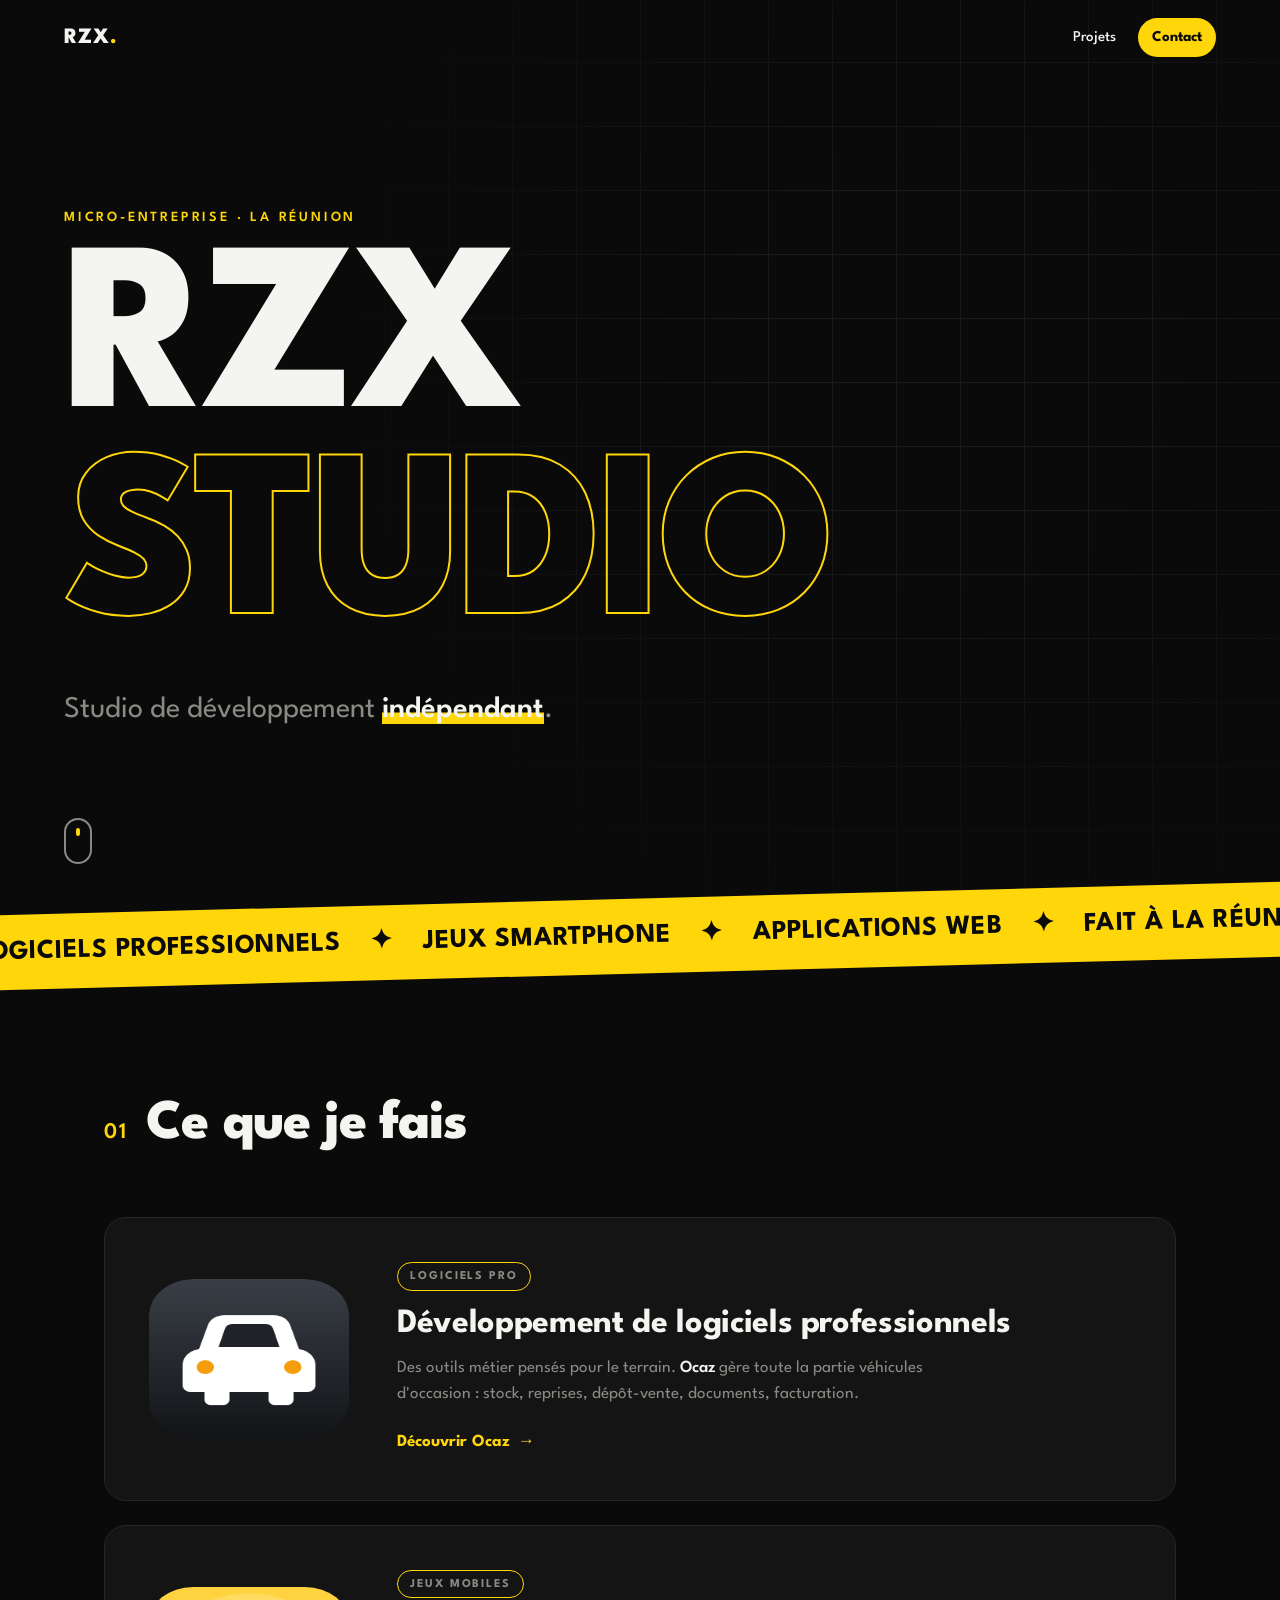
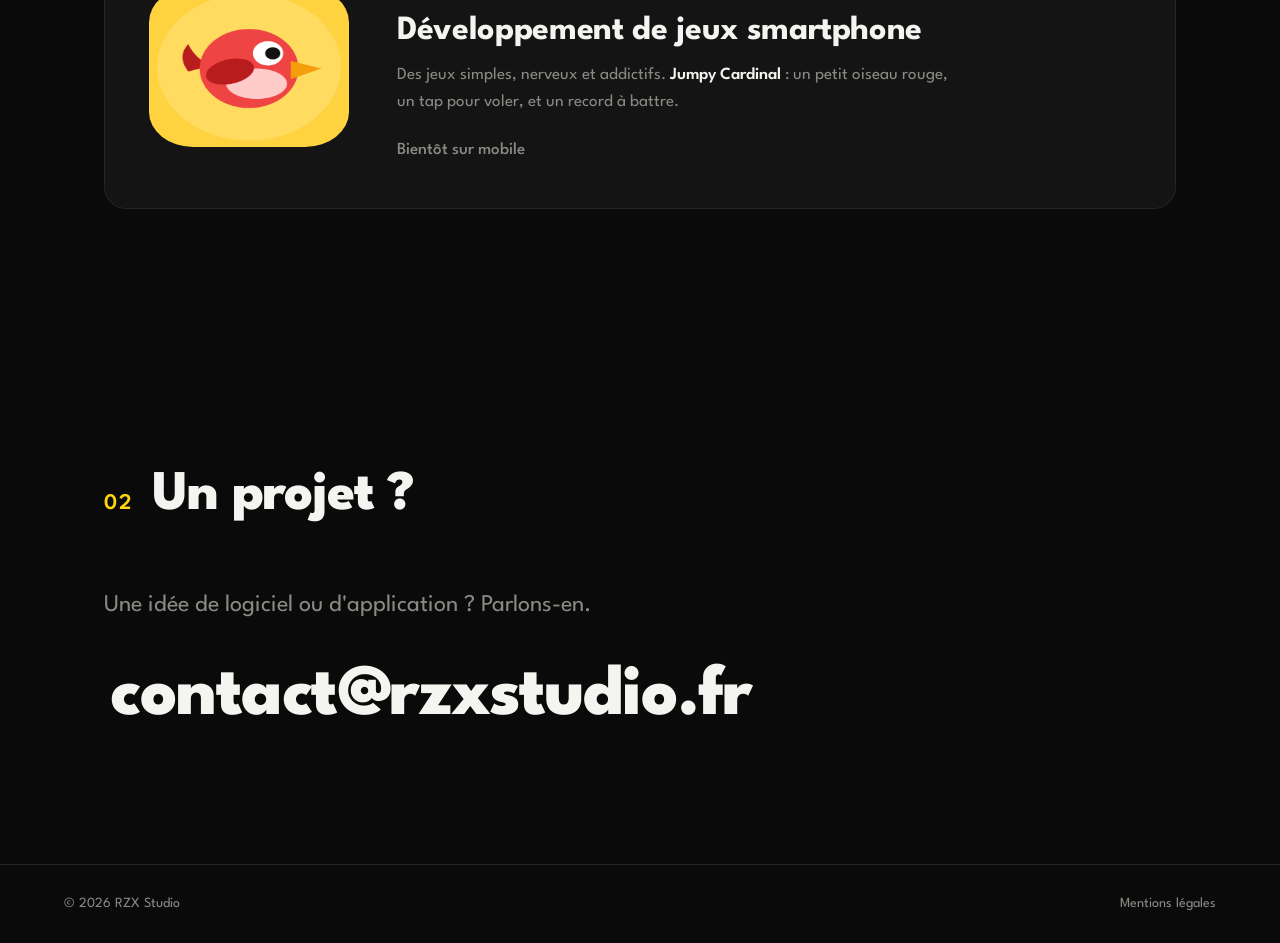
==== index.html @ ca7de71a "Site vitrine RZX Studio (noir et jaune, Ocaz + Jumpy Cardinal) Co-Authored-By: Claude Opus 5.5 <nore" ====
<!doctype html>
<html lang="fr">
<head>
  <meta charset="utf-8">
  <meta name="viewport" content="width=device-width, initial-scale=1, viewport-fit=cover">
  <title>RZX Studio — Studio de développement indépendant</title>
  <meta name="description" content="RZX Studio, studio de développement indépendant à La Réunion : logiciels professionnels et jeux smartphone.">
  <meta name="theme-color" content="#0a0a0a">
  <link rel="canonical" href="https://rzxstudio.fr/">
  <link rel="icon" href="assets/img/favicon.svg" type="image/svg+xml">
  <meta property="og:title" content="RZX Studio">
  <meta property="og:description" content="Studio de développement indépendant — logiciels professionnels et jeux smartphone.">
  <meta property="og:url" content="https://rzxstudio.fr/">
  <meta property="og:type" content="website">
  <link rel="stylesheet" href="style.css">
</head>
<body>
  <header class="nav">
    <a href="#top" class="nav-logo" aria-label="RZX Studio, accueil">RZX<span>.</span></a>
    <nav>
      <a href="#projets">Projets</a>
      <a href="#contact" class="nav-cta">Contact</a>
    </nav>
  </header>

  <main id="top">
    <section class="hero">
      <div class="hero-grid" aria-hidden="true"></div>
      <p class="kicker reveal">Micro-entreprise · La Réunion</p>
      <h1 class="reveal">
        <span class="line">RZX</span>
        <span class="line outline">Studio</span>
      </h1>
      <p class="tagline reveal">Studio de développement <mark>indépendant</mark>.</p>
      <a href="#projets" class="scroll-hint reveal" aria-label="Voir les projets">
        <span></span>
      </a>
    </section>

    <div class="ticker" aria-hidden="true">
      <div class="ticker-track">
        <span>Logiciels professionnels</span><i>✦</i><span>Jeux smartphone</span><i>✦</i><span>Applications web</span><i>✦</i><span>Fait à La Réunion</span><i>✦</i>
        <span>Logiciels professionnels</span><i>✦</i><span>Jeux smartphone</span><i>✦</i><span>Applications web</span><i>✦</i><span>Fait à La Réunion</span><i>✦</i>
      </div>
    </div>

    <section id="projets" class="projects">
      <h2 class="section-title reveal"><span>01</span> Ce que je fais</h2>

      <article class="card reveal">
        <div class="card-logo">
          <img src="assets/img/ocaz.png" alt="Logo Ocaz" width="160" height="160">
        </div>
        <div class="card-body">
          <p class="card-tag">Logiciels pro</p>
          <h3>Développement de logiciels professionnels</h3>
          <p>Des outils métier pensés pour le terrain. <strong>Ocaz</strong> gère toute la partie véhicules d'occasion : stock, reprises, dépôt-vente, documents, facturation.</p>
          <a class="card-link" href="https://ocaz.re" target="_blank" rel="noopener">Découvrir Ocaz <span aria-hidden="true">→</span></a>
        </div>
      </article>

      <article class="card reveal">
        <div class="card-logo">
          <img src="assets/img/jumpy-cardinal.png" alt="Logo Jumpy Cardinal" width="160" height="160">
        </div>
        <div class="card-body">
          <p class="card-tag">Jeux mobiles</p>
          <h3>Développement de jeux smartphone</h3>
          <p>Des jeux simples, nerveux et addictifs. <strong>Jumpy Cardinal</strong> : un petit oiseau rouge, un tap pour voler, et un record à battre.</p>
          <span class="card-link muted">Bientôt sur mobile</span>
        </div>
      </article>
    </section>

    <section id="contact" class="contact">
      <h2 class="section-title reveal"><span>02</span> Un projet ?</h2>
      <p class="contact-lead reveal">Une idée de logiciel ou d'application ? Parlons-en.</p>
      <a class="big-mail reveal" href="mailto:contact@rzxstudio.fr">contact@rzxstudio.fr</a>
    </section>
  </main>

  <footer class="footer">
    <span>© <span id="year">2026</span> RZX Studio</span>
    <a href="mentions-legales.html">Mentions légales</a>
  </footer>

  <script>
    document.getElementById('year').textContent = new Date().getFullYear();
    const io = new IntersectionObserver((entries) => {
      entries.forEach((e) => { if (e.isIntersecting) { e.target.classList.add('in'); io.unobserve(e.target); } });
    }, { threshold: 0.15 });
    document.querySelectorAll('.reveal').forEach((el, i) => {
      el.style.transitionDelay = (el.closest('.hero') ? i * 0.12 : 0) + 's';
      io.observe(el);
    });
    const nav = document.querySelector('.nav');
    addEventListener('scroll', () => nav.classList.toggle('scrolled', scrollY > 20), { passive: true });
  </script>
</body>
</html>
---- style.css ----
@font-face {
  font-family: 'Spartan';
  src: url(assets/fonts/league-spartan.woff2) format('woff2');
  font-weight: 100 900;
  font-display: swap;
}

:root {
  --bg: #0a0a0a;
  --bg-2: #141414;
  --line: #262626;
  --text: #f4f4f0;
  --muted: #8a8a85;
  --yellow: #ffd60a;
  --yellow-ink: #0a0a0a;
  --radius: 22px;
  --pad: clamp(16px, 5vw, 64px);
}

* { box-sizing: border-box; margin: 0; padding: 0; }
html { scroll-behavior: smooth; }
body {
  background: var(--bg);
  color: var(--text);
  font-family: 'Spartan', 'Helvetica Neue', Arial, sans-serif;
  font-size: 17px;
  line-height: 1.55;
  -webkit-font-smoothing: antialiased;
  overflow-x: hidden;
}
a { color: inherit; text-decoration: none; }
img { display: block; max-width: 100%; }
::selection { background: var(--yellow); color: var(--yellow-ink); }

/* Navigation */
.nav {
  position: fixed; inset: 0 0 auto 0; z-index: 10;
  display: flex; align-items: center; justify-content: space-between;
  padding: 18px var(--pad);
  transition: background .3s, border-color .3s;
  border-bottom: 1px solid transparent;
}
.nav.scrolled { background: rgba(10,10,10,.85); backdrop-filter: blur(12px); border-color: var(--line); }
.nav-logo { font-weight: 800; font-size: 22px; letter-spacing: .04em; }
.nav-logo span { color: var(--yellow); }
.nav nav { display: flex; gap: 8px; align-items: center; }
.nav nav a { padding: 8px 14px; border-radius: 999px; font-size: 15px; font-weight: 500; transition: color .2s, background .2s; }
.nav nav a:hover { color: var(--yellow); }
.nav .nav-cta { background: var(--yellow); color: var(--yellow-ink); font-weight: 700; }
.nav .nav-cta:hover { color: var(--yellow-ink); background: #fff; }

/* Hero */
.hero {
  position: relative; min-height: 100svh;
  display: flex; flex-direction: column; justify-content: center;
  padding: 120px var(--pad) 80px;
  overflow: hidden;
}
.hero-grid {
  position: absolute; inset: -50% -10%;
  background-image:
    linear-gradient(var(--line) 1px, transparent 1px),
    linear-gradient(90deg, var(--line) 1px, transparent 1px);
  background-size: 64px 64px;
  mask-image: radial-gradient(ellipse 60% 50% at 70% 45%, #000 20%, transparent 70%);
  opacity: .6;
  animation: drift 24s linear infinite;
  pointer-events: none;
}
@keyframes drift { to { transform: translateY(64px); } }
.kicker { color: var(--yellow); font-size: 14px; font-weight: 600; letter-spacing: .2em; text-transform: uppercase; margin-bottom: 18px; position: relative; }
.hero h1 { position: relative; font-weight: 800; line-height: .86; letter-spacing: -.03em; font-size: clamp(76px, 19vw, 240px); text-transform: uppercase; }
.hero h1 .line { display: block; }
.hero h1 .outline { color: transparent; -webkit-text-stroke: 2px var(--yellow); }
.tagline { position: relative; margin-top: 28px; font-size: clamp(20px, 3vw, 30px); font-weight: 400; color: var(--muted); }
.tagline mark { background: none; color: var(--text); font-weight: 600; box-shadow: inset 0 -.38em 0 var(--yellow); color: var(--text); }

.scroll-hint { position: absolute; bottom: 36px; left: var(--pad); width: 28px; height: 46px; border: 2px solid var(--muted); border-radius: 14px; }
.scroll-hint span { position: absolute; left: 50%; top: 8px; width: 4px; height: 8px; margin-left: -2px; border-radius: 2px; background: var(--yellow); animation: wheel 1.8s ease-in-out infinite; }
@keyframes wheel { 0% { opacity: 0; transform: translateY(0); } 30% { opacity: 1; } 100% { opacity: 0; transform: translateY(16px); } }

/* Bandeau défilant */
.ticker { background: var(--yellow); color: var(--yellow-ink); overflow: hidden; padding: 16px 0; transform: rotate(-1.5deg) scale(1.04); }
.ticker-track { display: flex; gap: 28px; width: max-content; animation: scroll 28s linear infinite; font-weight: 700; font-size: clamp(18px, 2.4vw, 26px); text-transform: uppercase; letter-spacing: .02em; white-space: nowrap; }
.ticker-track i { font-style: normal; }
@keyframes scroll { to { transform: translateX(-50%); } }

/* Sections */
.projects, .contact { padding: clamp(64px, 9vw, 110px) var(--pad); max-width: 1200px; margin: 0 auto; }
.section-title { font-size: clamp(32px, 5vw, 56px); font-weight: 800; letter-spacing: -.02em; margin-bottom: 48px; display: flex; align-items: baseline; gap: 18px; }
.section-title span { color: var(--yellow); font-size: .4em; font-weight: 600; letter-spacing: .1em; }

/* Cartes projets */
.card {
  display: grid; grid-template-columns: 200px 1fr; gap: clamp(24px, 4vw, 48px); align-items: center;
  background: var(--bg-2); border: 1px solid var(--line); border-radius: var(--radius);
  padding: clamp(24px, 4vw, 44px); margin-bottom: 24px;
  position: relative; overflow: hidden;
  transition: border-color .35s, transform .35s;
}
.card::before {
  content: ""; position: absolute; left: 0; top: 0; bottom: 0; width: 4px; background: var(--yellow);
  transform: scaleY(0); transform-origin: bottom; transition: transform .45s cubic-bezier(.2,.8,.2,1);
}
.card:hover { border-color: #3a3a3a; transform: translateY(-4px); }
.card:hover::before { transform: scaleY(1); }
.card-logo img { width: 100%; max-width: 200px; aspect-ratio: 1; border-radius: 22%; transition: transform .5s cubic-bezier(.2,.8,.2,1); }
.card:hover .card-logo img { transform: rotate(-4deg) scale(1.04); }
.card-tag { display: inline-block; font-size: 12px; font-weight: 700; letter-spacing: .16em; text-transform: uppercase; color: var(--yellow); border: 1px solid var(--yellow); border-radius: 999px; padding: 5px 12px 3px; margin-bottom: 14px; }
.card h3 { font-size: clamp(24px, 3vw, 34px); font-weight: 700; line-height: 1.12; letter-spacing: -.01em; margin-bottom: 12px; }
.card p { color: var(--muted); max-width: 56ch; }
.card p strong { color: var(--text); font-weight: 600; }
.card-link { display: inline-flex; gap: 8px; margin-top: 22px; font-weight: 700; color: var(--yellow); }
.card-link span { transition: transform .25s; }
.card-link:hover span { transform: translateX(5px); }
.card-link.muted { color: var(--muted); font-weight: 500; }

/* Contact */
.contact { text-align: left; }
.contact-lead { color: var(--muted); font-size: clamp(18px, 2.4vw, 24px); margin-bottom: 18px; }
.big-mail {
  display: inline-block; font-size: clamp(26px, 6.4vw, 72px); font-weight: 800; letter-spacing: -.02em;
  word-break: break-word;
  background: linear-gradient(var(--yellow), var(--yellow)) left bottom / 0 100% no-repeat;
  transition: background-size .45s cubic-bezier(.2,.8,.2,1), color .3s;
  padding: 0 6px;
}
.big-mail:hover { background-size: 100% 100%; color: var(--yellow-ink); }

/* Pied de page */
.footer { display: flex; justify-content: space-between; flex-wrap: wrap; gap: 12px; padding: 28px var(--pad) calc(28px + env(safe-area-inset-bottom)); border-top: 1px solid var(--line); color: var(--muted); font-size: 14px; }
.footer a:hover { color: var(--yellow); }

/* Apparition au scroll */
.reveal { opacity: 0; transform: translateY(28px); transition: opacity .8s ease, transform .8s cubic-bezier(.2,.8,.2,1); }
.reveal.in { opacity: 1; transform: none; }

/* Mentions légales */
.legal { max-width: 760px; margin: 0 auto; padding: 130px var(--pad) 80px; }
.legal h1 { font-size: clamp(36px, 6vw, 60px); font-weight: 800; letter-spacing: -.02em; margin-bottom: 36px; }
.legal h2 { color: var(--yellow); font-size: 20px; margin: 32px 0 8px; }
.legal p { color: var(--muted); }
.legal p strong { color: var(--text); }

@media (max-width: 720px) {
  .card { grid-template-columns: 1fr; }
  .card-logo img { width: 96px; height: 96px; }
  .nav nav a:not(.nav-cta) { display: none; }
}

@media (prefers-reduced-motion: reduce) {
  *, *::before { animation: none !important; transition: none !important; }
  .reveal { opacity: 1; transform: none; }
}
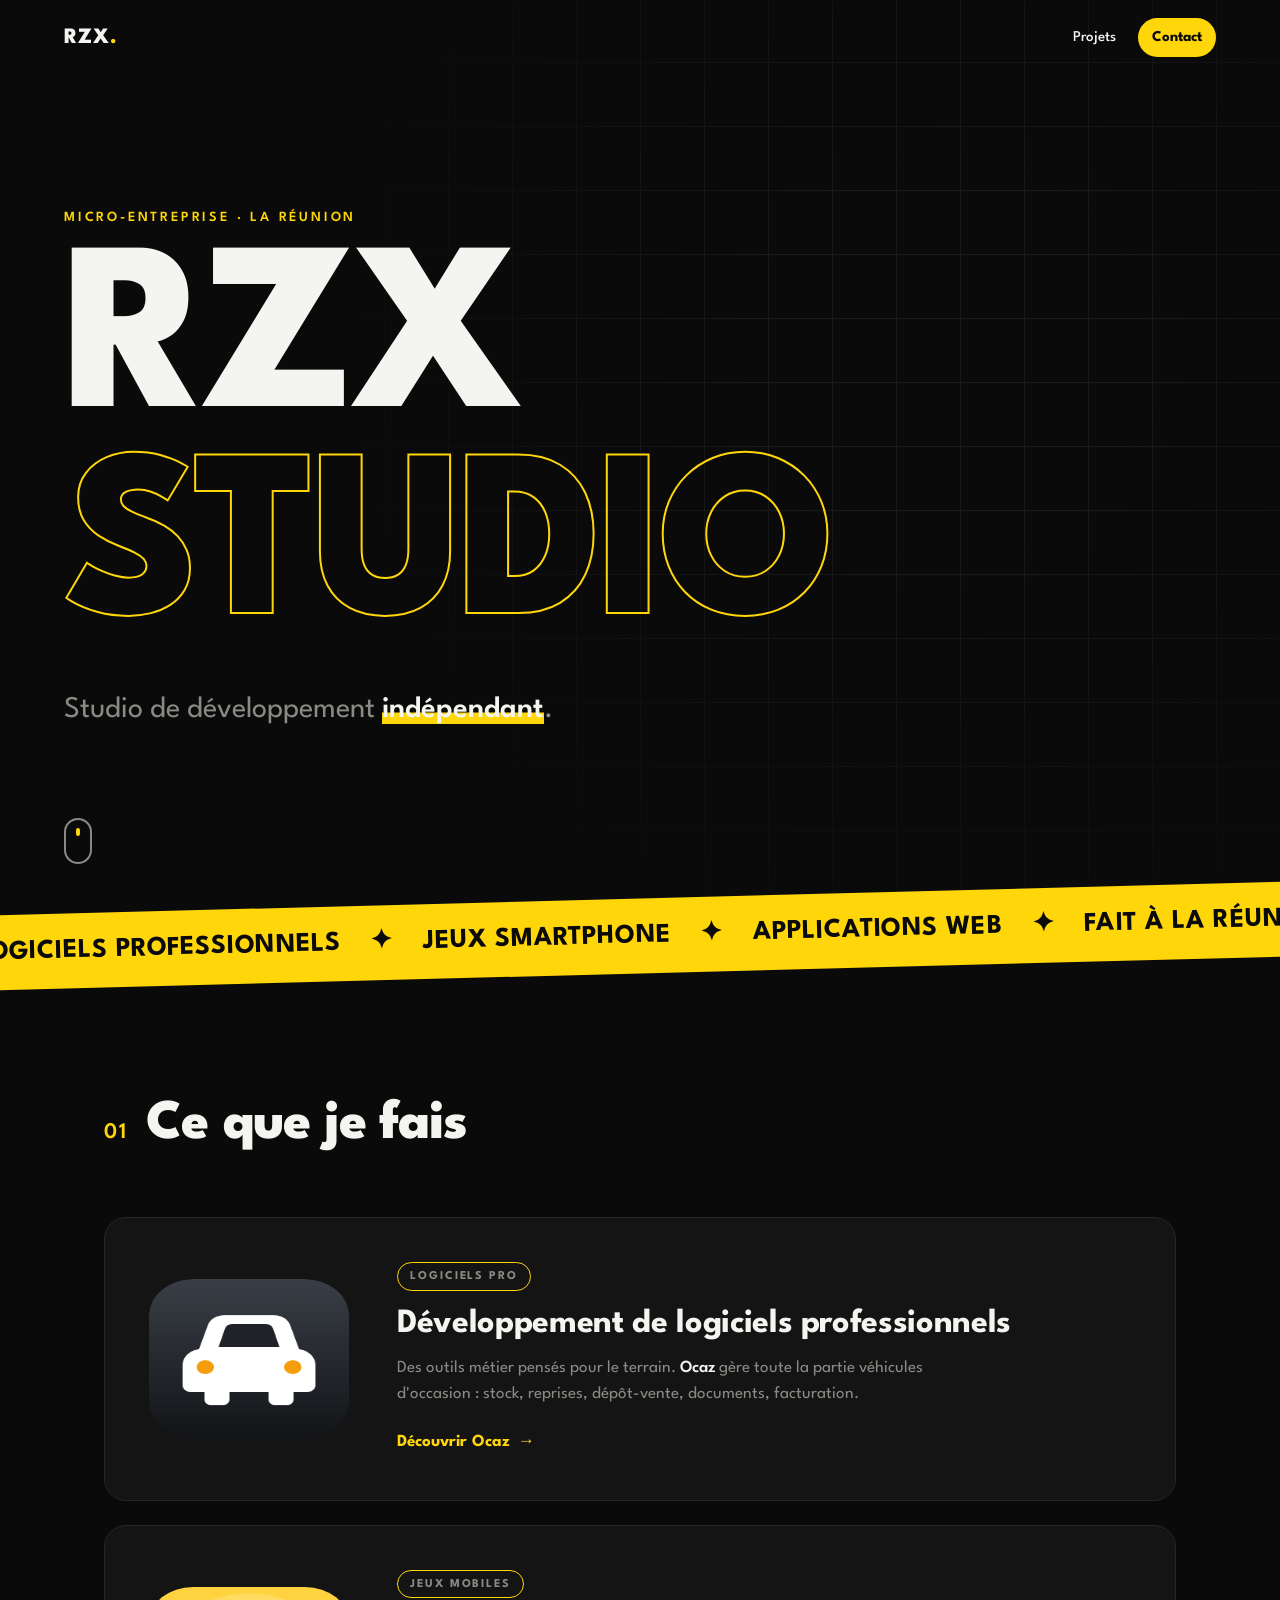
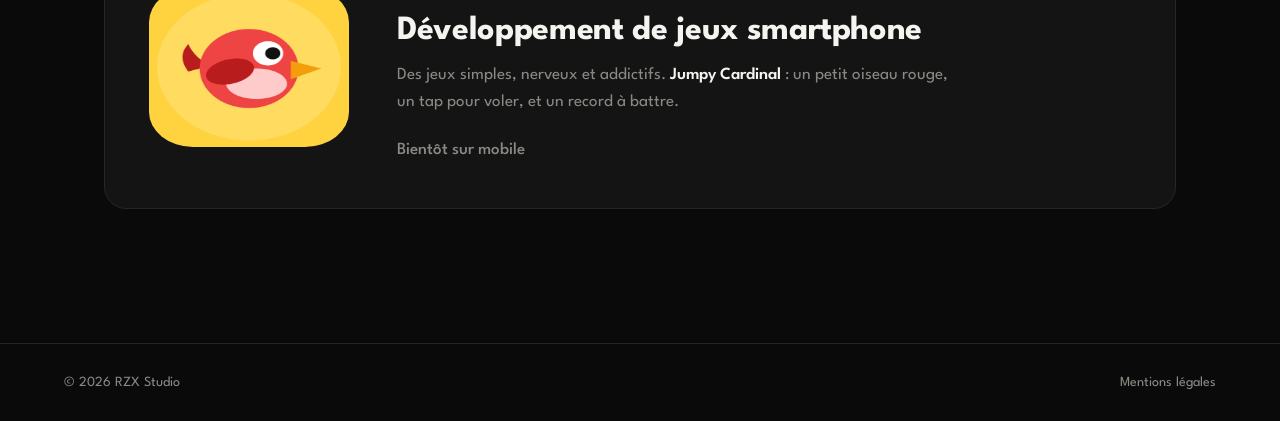
==== commit df157773: "Update index.html" ====
--- a/index.html
+++ b/index.html
@@ -72,11 +72,7 @@
       </article>
     </section>
 
-    <section id="contact" class="contact">
-      <h2 class="section-title reveal"><span>02</span> Un projet ?</h2>
-      <p class="contact-lead reveal">Une idée de logiciel ou d'application ? Parlons-en.</p>
-      <a class="big-mail reveal" href="mailto:contact@rzxstudio.fr">contact@rzxstudio.fr</a>
-    </section>
+  
   </main>
 
   <footer class="footer">
